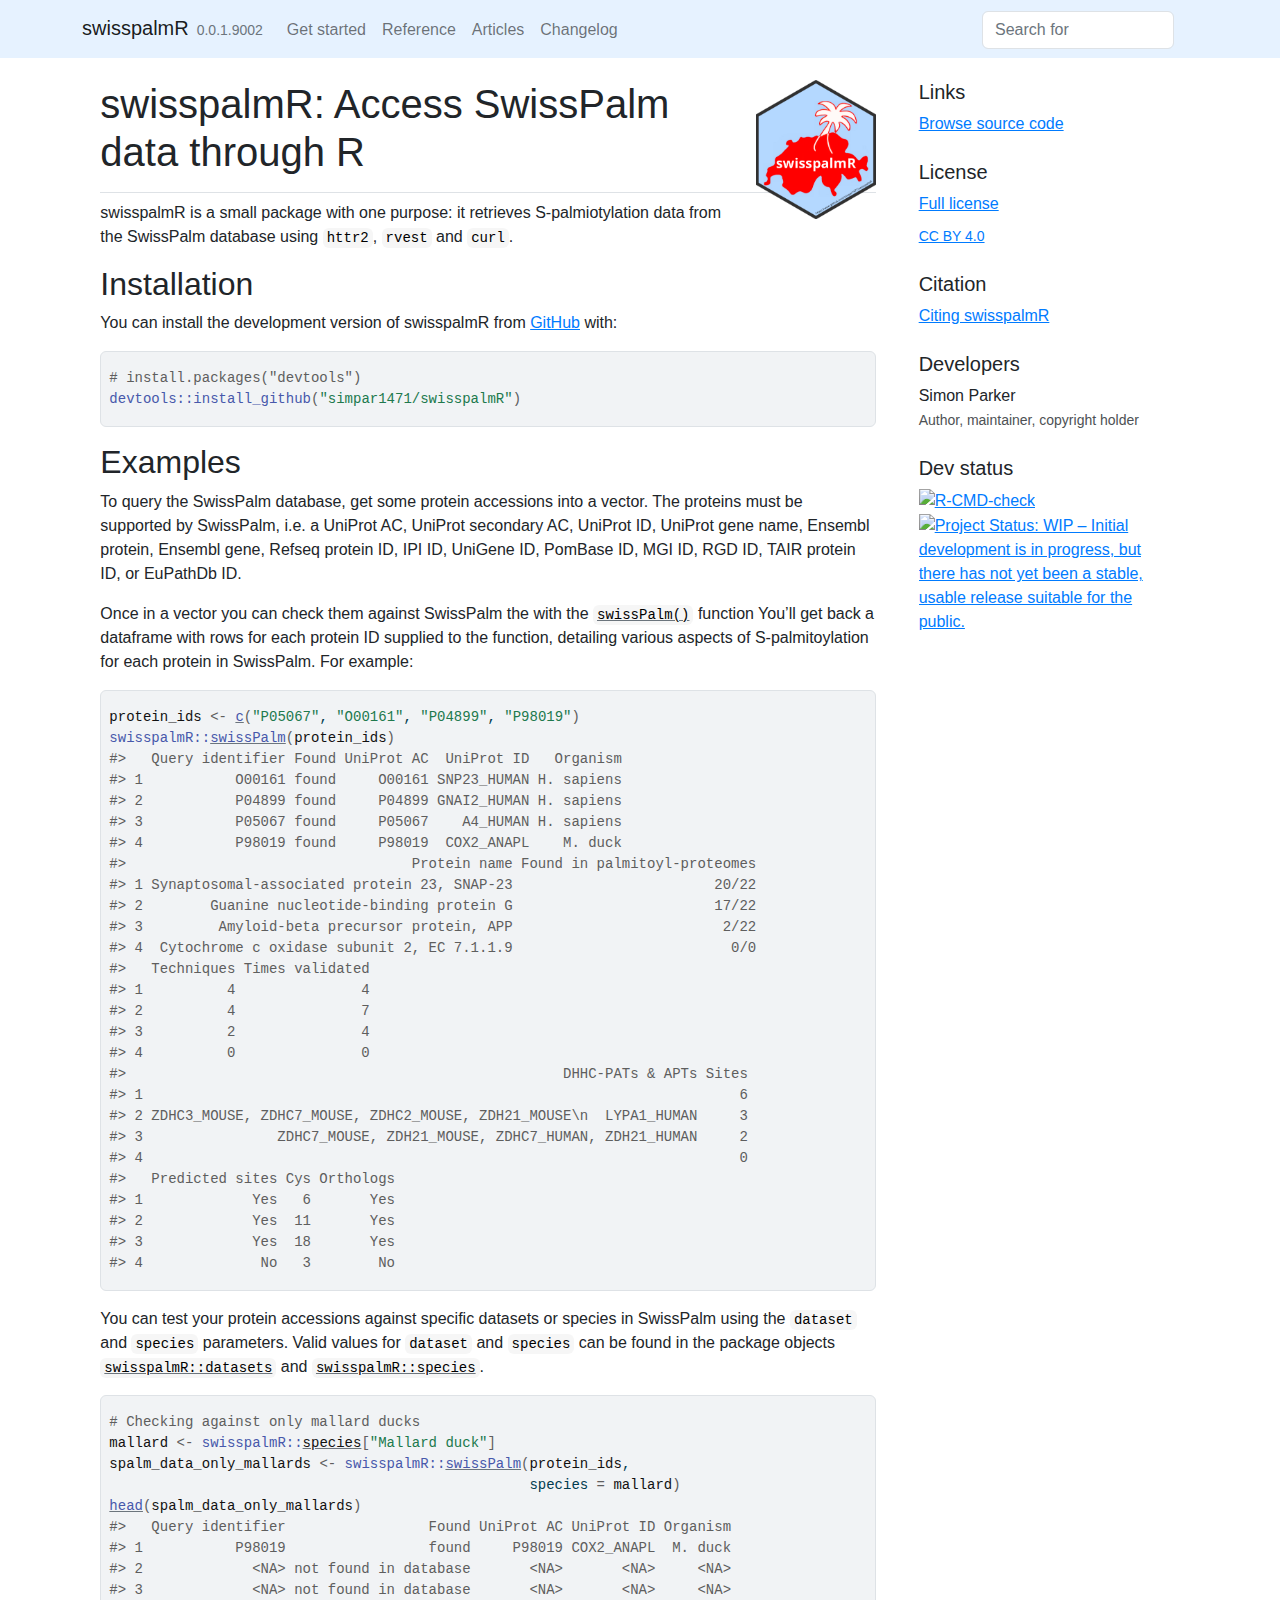
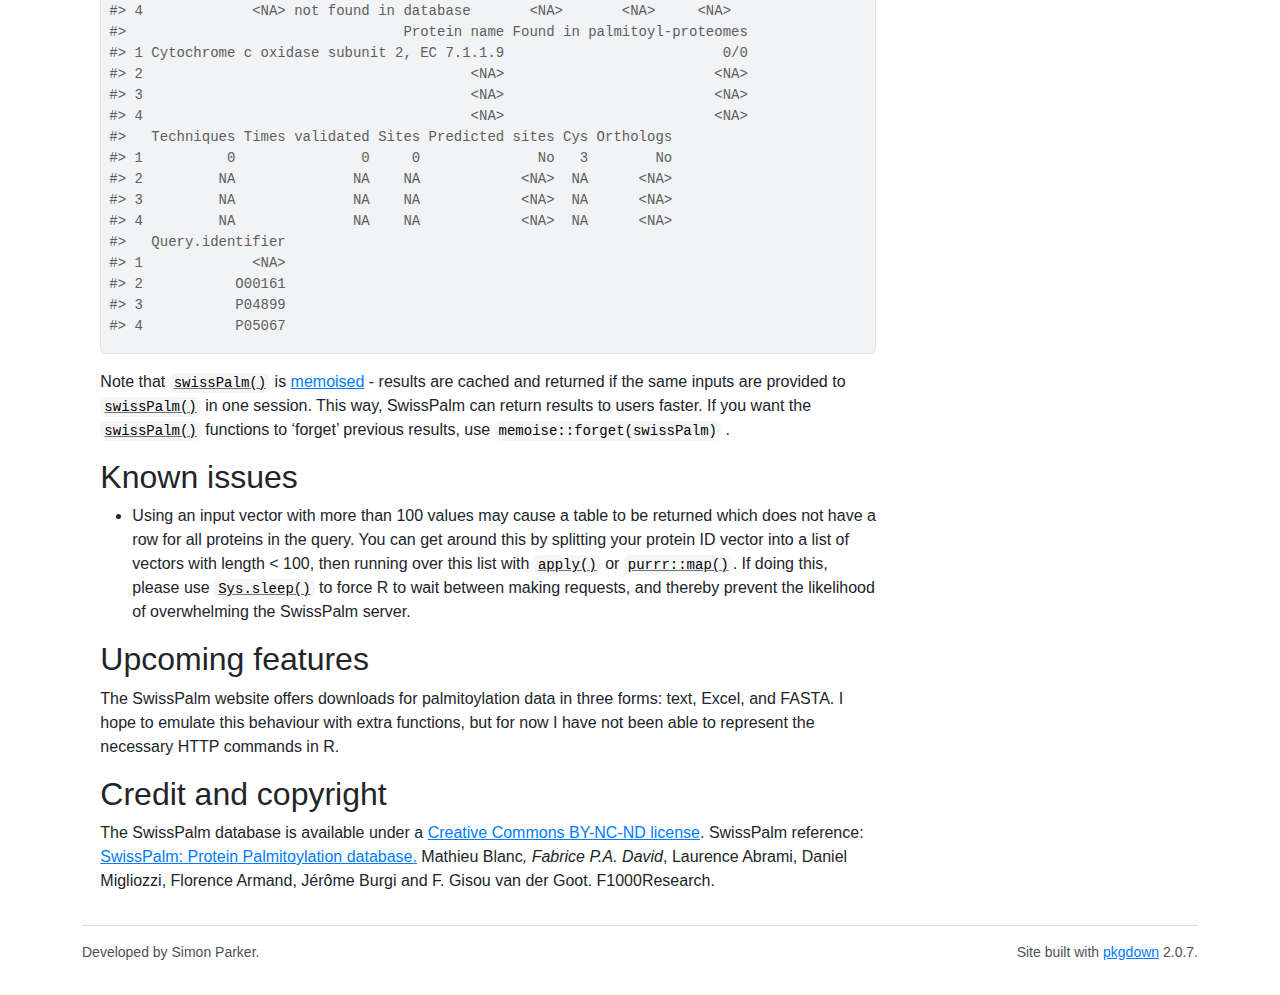
==== index.html @ 706c1b0b "Deploying to gh-pages from @ simpar1471/swisspalmR@f2d806679b92b03a7cd1fa8f01a485e6d924a40c 🚀" ====
<!DOCTYPE html>
<!-- Generated by pkgdown: do not edit by hand --><html lang="en">
<head>
<meta http-equiv="Content-Type" content="text/html; charset=UTF-8">
<meta charset="utf-8">
<meta http-equiv="X-UA-Compatible" content="IE=edge">
<meta name="viewport" content="width=device-width, initial-scale=1, shrink-to-fit=no">
<meta name="description" content="Accesses S-palmityolation data from SwissPalm. `SwissPalm` 
    credit: Mathieu Blanc*, Fabrice P.A. David, Laurence Abrami, Daniel 
    Migliozzi, Florence Armand, Jérôme Bürgi and F. Gisou van der Goot (2015), 
    &lt;doi:10.12688/f1000research.6464.1&gt;. ">
<title>Access SwissPalm data • swisspalmR</title>
<!-- favicons --><link rel="icon" type="image/png" sizes="16x16" href="favicon-16x16.png">
<link rel="icon" type="image/png" sizes="32x32" href="favicon-32x32.png">
<link rel="apple-touch-icon" type="image/png" sizes="180x180" href="apple-touch-icon.png">
<link rel="apple-touch-icon" type="image/png" sizes="120x120" href="apple-touch-icon-120x120.png">
<link rel="apple-touch-icon" type="image/png" sizes="76x76" href="apple-touch-icon-76x76.png">
<link rel="apple-touch-icon" type="image/png" sizes="60x60" href="apple-touch-icon-60x60.png">
<script src="deps/jquery-3.6.0/jquery-3.6.0.min.js"></script><meta name="viewport" content="width=device-width, initial-scale=1, shrink-to-fit=no">
<link href="deps/bootstrap-5.2.2/bootstrap.min.css" rel="stylesheet">
<script src="deps/bootstrap-5.2.2/bootstrap.bundle.min.js"></script><!-- Font Awesome icons --><link rel="stylesheet" href="https://cdnjs.cloudflare.com/ajax/libs/font-awesome/5.12.1/css/all.min.css" integrity="sha256-mmgLkCYLUQbXn0B1SRqzHar6dCnv9oZFPEC1g1cwlkk=" crossorigin="anonymous">
<link rel="stylesheet" href="https://cdnjs.cloudflare.com/ajax/libs/font-awesome/5.12.1/css/v4-shims.min.css" integrity="sha256-wZjR52fzng1pJHwx4aV2AO3yyTOXrcDW7jBpJtTwVxw=" crossorigin="anonymous">
<!-- bootstrap-toc --><script src="https://cdn.jsdelivr.net/gh/afeld/bootstrap-toc@v1.0.1/dist/bootstrap-toc.min.js" integrity="sha256-4veVQbu7//Lk5TSmc7YV48MxtMy98e26cf5MrgZYnwo=" crossorigin="anonymous"></script><!-- headroom.js --><script src="https://cdnjs.cloudflare.com/ajax/libs/headroom/0.11.0/headroom.min.js" integrity="sha256-AsUX4SJE1+yuDu5+mAVzJbuYNPHj/WroHuZ8Ir/CkE0=" crossorigin="anonymous"></script><script src="https://cdnjs.cloudflare.com/ajax/libs/headroom/0.11.0/jQuery.headroom.min.js" integrity="sha256-ZX/yNShbjqsohH1k95liqY9Gd8uOiE1S4vZc+9KQ1K4=" crossorigin="anonymous"></script><!-- clipboard.js --><script src="https://cdnjs.cloudflare.com/ajax/libs/clipboard.js/2.0.6/clipboard.min.js" integrity="sha256-inc5kl9MA1hkeYUt+EC3BhlIgyp/2jDIyBLS6k3UxPI=" crossorigin="anonymous"></script><!-- search --><script src="https://cdnjs.cloudflare.com/ajax/libs/fuse.js/6.4.6/fuse.js" integrity="sha512-zv6Ywkjyktsohkbp9bb45V6tEMoWhzFzXis+LrMehmJZZSys19Yxf1dopHx7WzIKxr5tK2dVcYmaCk2uqdjF4A==" crossorigin="anonymous"></script><script src="https://cdnjs.cloudflare.com/ajax/libs/autocomplete.js/0.38.0/autocomplete.jquery.min.js" integrity="sha512-GU9ayf+66Xx2TmpxqJpliWbT5PiGYxpaG8rfnBEk1LL8l1KGkRShhngwdXK1UgqhAzWpZHSiYPc09/NwDQIGyg==" crossorigin="anonymous"></script><script src="https://cdnjs.cloudflare.com/ajax/libs/mark.js/8.11.1/mark.min.js" integrity="sha512-5CYOlHXGh6QpOFA/TeTylKLWfB3ftPsde7AnmhuitiTX4K5SqCLBeKro6sPS8ilsz1Q4NRx3v8Ko2IBiszzdww==" crossorigin="anonymous"></script><!-- pkgdown --><script src="pkgdown.js"></script><meta property="og:title" content="Access SwissPalm data">
<meta property="og:description" content="Accesses S-palmityolation data from SwissPalm. `SwissPalm` 
    credit: Mathieu Blanc*, Fabrice P.A. David, Laurence Abrami, Daniel 
    Migliozzi, Florence Armand, Jérôme Bürgi and F. Gisou van der Goot (2015), 
    &lt;doi:10.12688/f1000research.6464.1&gt;. ">
<meta property="og:image" content="https://simpar1471.github.io/swisspalmR/logo.png">
<!-- mathjax --><script src="https://cdnjs.cloudflare.com/ajax/libs/mathjax/2.7.5/MathJax.js" integrity="sha256-nvJJv9wWKEm88qvoQl9ekL2J+k/RWIsaSScxxlsrv8k=" crossorigin="anonymous"></script><script src="https://cdnjs.cloudflare.com/ajax/libs/mathjax/2.7.5/config/TeX-AMS-MML_HTMLorMML.js" integrity="sha256-84DKXVJXs0/F8OTMzX4UR909+jtl4G7SPypPavF+GfA=" crossorigin="anonymous"></script><!--[if lt IE 9]>
<script src="https://oss.maxcdn.com/html5shiv/3.7.3/html5shiv.min.js"></script>
<script src="https://oss.maxcdn.com/respond/1.4.2/respond.min.js"></script>
<![endif]-->
</head>
<body>
    <a href="#main" class="visually-hidden-focusable">Skip to contents</a>
    

    <nav class="navbar fixed-top navbar-light navbar-expand-lg bg-default"><div class="container">
    
    <a class="navbar-brand me-2" href="index.html">swisspalmR</a>

    <small class="nav-text text-muted me-auto" data-bs-toggle="tooltip" data-bs-placement="bottom" title="">0.0.1.9002</small>

    
    <button class="navbar-toggler" type="button" data-bs-toggle="collapse" data-bs-target="#navbar" aria-controls="navbar" aria-expanded="false" aria-label="Toggle navigation">
      <span class="navbar-toggler-icon"></span>
    </button>

    <div id="navbar" class="collapse navbar-collapse ms-3">
      <ul class="navbar-nav me-auto">
<li class="nav-item">
  <a class="nav-link" href="articles/swisspalmR.html">Get started</a>
</li>
<li class="nav-item">
  <a class="nav-link" href="reference/index.html">Reference</a>
</li>
<li class="nav-item">
  <a class="nav-link" href="articles/index.html">Articles</a>
</li>
<li class="nav-item">
  <a class="nav-link" href="news/index.html">Changelog</a>
</li>
      </ul>
<form class="form-inline my-2 my-lg-0" role="search">
        <input type="search" class="form-control me-sm-2" aria-label="Toggle navigation" name="search-input" data-search-index="search.json" id="search-input" placeholder="Search for" autocomplete="off">
</form>

      <ul class="navbar-nav">
<li class="nav-item">
  <a class="external-link nav-link" href="https://github.com/simpar1471/swisspalmR/" aria-label="github">
    <span class="fab fa fab fa-github fa-lg"></span>
     
  </a>
</li>
      </ul>
</div>

    
  </div>
</nav><div class="container template-home">
<div class="row">
  <main id="main" class="col-md-9"><div class="section level1">
<div class="page-header">
<img src="logo.png" class="logo" alt=""><h1 id="swisspalmr-access-swisspalm-data-through-r-">swisspalmR: Access SwissPalm data through R <a class="anchor" aria-label="anchor" href="#swisspalmr-access-swisspalm-data-through-r-"></a>
</h1>
</div>
<!-- badges: start -->

<!-- badges: end -->
<p>swisspalmR is a small package with one purpose: it retrieves S-palmiotylation data from the SwissPalm database using <code>httr2</code>, <code>rvest</code> and <code>curl</code>.</p>
<div class="section level2">
<h2 id="installation">Installation<a class="anchor" aria-label="anchor" href="#installation"></a>
</h2>
<p>You can install the development version of swisspalmR from <a href="https://github.com/" class="external-link">GitHub</a> with:</p>
<div class="sourceCode" id="cb1"><pre class="downlit sourceCode r">
<code class="sourceCode R"><span><span class="co"># install.packages("devtools")</span></span>
<span><span class="fu">devtools</span><span class="fu">::</span><span class="fu">install_github</span><span class="op">(</span><span class="st">"simpar1471/swisspalmR"</span><span class="op">)</span></span></code></pre></div>
</div>
<div class="section level2">
<h2 id="examples">Examples<a class="anchor" aria-label="anchor" href="#examples"></a>
</h2>
<p>To query the SwissPalm database, get some protein accessions into a vector. The proteins must be supported by SwissPalm, i.e. a UniProt AC, UniProt secondary AC, UniProt ID, UniProt gene name, Ensembl protein, Ensembl gene, Refseq protein ID, IPI ID, UniGene ID, PomBase ID, MGI ID, RGD ID, TAIR protein ID, or EuPathDb ID.</p>
<p>Once in a vector you can check them against SwissPalm the with the <code><a href="reference/swissPalm.html">swissPalm()</a></code> function You’ll get back a dataframe with rows for each protein ID supplied to the function, detailing various aspects of S-palmitoylation for each protein in SwissPalm. For example:</p>
<div class="sourceCode" id="cb2"><pre class="downlit sourceCode r">
<code class="sourceCode R"><span><span class="va">protein_ids</span> <span class="op">&lt;-</span> <span class="fu"><a href="https://rdrr.io/r/base/c.html" class="external-link">c</a></span><span class="op">(</span><span class="st">"P05067"</span>, <span class="st">"O00161"</span>, <span class="st">"P04899"</span>, <span class="st">"P98019"</span><span class="op">)</span></span>
<span><span class="fu">swisspalmR</span><span class="fu">::</span><span class="fu"><a href="reference/swissPalm.html">swissPalm</a></span><span class="op">(</span><span class="va">protein_ids</span><span class="op">)</span></span>
<span><span class="co">#&gt;   Query identifier Found UniProt AC  UniProt ID   Organism</span></span>
<span><span class="co">#&gt; 1           O00161 found     O00161 SNP23_HUMAN H. sapiens</span></span>
<span><span class="co">#&gt; 2           P04899 found     P04899 GNAI2_HUMAN H. sapiens</span></span>
<span><span class="co">#&gt; 3           P05067 found     P05067    A4_HUMAN H. sapiens</span></span>
<span><span class="co">#&gt; 4           P98019 found     P98019  COX2_ANAPL    M. duck</span></span>
<span><span class="co">#&gt;                                  Protein name Found in palmitoyl-proteomes</span></span>
<span><span class="co">#&gt; 1 Synaptosomal-associated protein 23, SNAP-23                        20/22</span></span>
<span><span class="co">#&gt; 2        Guanine nucleotide-binding protein G                        17/22</span></span>
<span><span class="co">#&gt; 3         Amyloid-beta precursor protein, APP                         2/22</span></span>
<span><span class="co">#&gt; 4  Cytochrome c oxidase subunit 2, EC 7.1.1.9                          0/0</span></span>
<span><span class="co">#&gt;   Techniques Times validated</span></span>
<span><span class="co">#&gt; 1          4               4</span></span>
<span><span class="co">#&gt; 2          4               7</span></span>
<span><span class="co">#&gt; 3          2               4</span></span>
<span><span class="co">#&gt; 4          0               0</span></span>
<span><span class="co">#&gt;                                                    DHHC-PATs &amp; APTs Sites</span></span>
<span><span class="co">#&gt; 1                                                                       6</span></span>
<span><span class="co">#&gt; 2 ZDHC3_MOUSE, ZDHC7_MOUSE, ZDHC2_MOUSE, ZDH21_MOUSE\n  LYPA1_HUMAN     3</span></span>
<span><span class="co">#&gt; 3                ZDHC7_MOUSE, ZDH21_MOUSE, ZDHC7_HUMAN, ZDH21_HUMAN     2</span></span>
<span><span class="co">#&gt; 4                                                                       0</span></span>
<span><span class="co">#&gt;   Predicted sites Cys Orthologs</span></span>
<span><span class="co">#&gt; 1             Yes   6       Yes</span></span>
<span><span class="co">#&gt; 2             Yes  11       Yes</span></span>
<span><span class="co">#&gt; 3             Yes  18       Yes</span></span>
<span><span class="co">#&gt; 4              No   3        No</span></span></code></pre></div>
<p>You can test your protein accessions against specific datasets or species in SwissPalm using the <code>dataset</code> and <code>species</code> parameters. Valid values for <code>dataset</code> and <code>species</code> can be found in the package objects <code><a href="reference/datasets.html">swisspalmR::datasets</a></code> and <code><a href="reference/species.html">swisspalmR::species</a></code>.</p>
<div class="sourceCode" id="cb3"><pre class="downlit sourceCode r">
<code class="sourceCode R"><span><span class="co"># Checking against only mallard ducks</span></span>
<span><span class="va">mallard</span> <span class="op">&lt;-</span> <span class="fu">swisspalmR</span><span class="fu">::</span><span class="va"><a href="reference/species.html">species</a></span><span class="op">[</span><span class="st">"Mallard duck"</span><span class="op">]</span></span>
<span><span class="va">spalm_data_only_mallards</span> <span class="op">&lt;-</span> <span class="fu">swisspalmR</span><span class="fu">::</span><span class="fu"><a href="reference/swissPalm.html">swissPalm</a></span><span class="op">(</span><span class="va">protein_ids</span>, </span>
<span>                                                  species <span class="op">=</span> <span class="va">mallard</span><span class="op">)</span></span>
<span><span class="fu"><a href="https://rdrr.io/r/utils/head.html" class="external-link">head</a></span><span class="op">(</span><span class="va">spalm_data_only_mallards</span><span class="op">)</span></span>
<span><span class="co">#&gt;   Query identifier                 Found UniProt AC UniProt ID Organism</span></span>
<span><span class="co">#&gt; 1           P98019                 found     P98019 COX2_ANAPL  M. duck</span></span>
<span><span class="co">#&gt; 2             &lt;NA&gt; not found in database       &lt;NA&gt;       &lt;NA&gt;     &lt;NA&gt;</span></span>
<span><span class="co">#&gt; 3             &lt;NA&gt; not found in database       &lt;NA&gt;       &lt;NA&gt;     &lt;NA&gt;</span></span>
<span><span class="co">#&gt; 4             &lt;NA&gt; not found in database       &lt;NA&gt;       &lt;NA&gt;     &lt;NA&gt;</span></span>
<span><span class="co">#&gt;                                 Protein name Found in palmitoyl-proteomes</span></span>
<span><span class="co">#&gt; 1 Cytochrome c oxidase subunit 2, EC 7.1.1.9                          0/0</span></span>
<span><span class="co">#&gt; 2                                       &lt;NA&gt;                         &lt;NA&gt;</span></span>
<span><span class="co">#&gt; 3                                       &lt;NA&gt;                         &lt;NA&gt;</span></span>
<span><span class="co">#&gt; 4                                       &lt;NA&gt;                         &lt;NA&gt;</span></span>
<span><span class="co">#&gt;   Techniques Times validated Sites Predicted sites Cys Orthologs</span></span>
<span><span class="co">#&gt; 1          0               0     0              No   3        No</span></span>
<span><span class="co">#&gt; 2         NA              NA    NA            &lt;NA&gt;  NA      &lt;NA&gt;</span></span>
<span><span class="co">#&gt; 3         NA              NA    NA            &lt;NA&gt;  NA      &lt;NA&gt;</span></span>
<span><span class="co">#&gt; 4         NA              NA    NA            &lt;NA&gt;  NA      &lt;NA&gt;</span></span>
<span><span class="co">#&gt;   Query.identifier</span></span>
<span><span class="co">#&gt; 1             &lt;NA&gt;</span></span>
<span><span class="co">#&gt; 2           O00161</span></span>
<span><span class="co">#&gt; 3           P04899</span></span>
<span><span class="co">#&gt; 4           P05067</span></span></code></pre></div>
<p>Note that <code><a href="reference/swissPalm.html">swissPalm()</a></code> is <a href="https://memoise.r-lib.org/index.html" class="external-link">memoised</a> - results are cached and returned if the same inputs are provided to <code><a href="reference/swissPalm.html">swissPalm()</a></code> in one session. This way, SwissPalm can return results to users faster. If you want the <code><a href="reference/swissPalm.html">swissPalm()</a></code> functions to ‘forget’ previous results, use <code>memoise::forget(swissPalm)</code> .</p>
</div>
<div class="section level2">
<h2 id="known-issues">Known issues<a class="anchor" aria-label="anchor" href="#known-issues"></a>
</h2>
<ul>
<li>Using an input vector with more than 100 values may cause a table to be returned which does not have a row for all proteins in the query. You can get around this by splitting your protein ID vector into a list of vectors with length &lt; 100, then running over this list with <code><a href="https://rdrr.io/r/base/apply.html" class="external-link">apply()</a></code> or <code><a href="https://purrr.tidyverse.org/reference/map.html" class="external-link">purrr::map()</a></code>. If doing this, please use <code><a href="https://rdrr.io/r/base/Sys.sleep.html" class="external-link">Sys.sleep()</a></code> to force R to wait between making requests, and thereby prevent the likelihood of overwhelming the SwissPalm server.</li>
</ul>
</div>
<div class="section level2">
<h2 id="upcoming-features">Upcoming features<a class="anchor" aria-label="anchor" href="#upcoming-features"></a>
</h2>
<p>The SwissPalm website offers downloads for palmitoylation data in three forms: text, Excel, and FASTA. I hope to emulate this behaviour with extra functions, but for now I have not been able to represent the necessary HTTP commands in R.</p>
</div>
<div class="section level2">
<h2 id="credit-and-copyright">Credit and copyright<a class="anchor" aria-label="anchor" href="#credit-and-copyright"></a>
</h2>
<p>The SwissPalm database is available under a <a href="https://creativecommons.org/licenses/by-nc-nd/4.0/" class="external-link">Creative Commons BY-NC-ND license</a>. SwissPalm reference: <a href="http://f1000research.com/articles/4-261/v1" class="external-link">SwissPalm: Protein Palmitoylation database.</a> Mathieu Blanc<em>, Fabrice P.A. David</em>, Laurence Abrami, Daniel Migliozzi, Florence Armand, Jérôme Burgi and F. Gisou van der Goot. F1000Research.</p>
</div>
</div>
  </main><aside class="col-md-3"><div class="links">
<h2 data-toc-skip>Links</h2>
<ul class="list-unstyled">
<li><a href="https://github.com/simpar1471/swisspalmR/" class="external-link">Browse source code</a></li>
</ul>
</div>

<div class="license">
<h2 data-toc-skip>License</h2>
<ul class="list-unstyled">
<li><a href="LICENSE.html">Full license</a></li>
<li><small><a href="https://creativecommons.org/licenses/by/4.0" class="external-link">CC BY 4.0</a></small></li>
</ul>
</div>


<div class="citation">
<h2 data-toc-skip>Citation</h2>
<ul class="list-unstyled">
<li><a href="authors.html#citation">Citing swisspalmR</a></li>
</ul>
</div>

<div class="developers">
<h2 data-toc-skip>Developers</h2>
<ul class="list-unstyled">
<li>Simon Parker <br><small class="roles"> Author, maintainer, copyright holder </small> <a href="https://orcid.org/0009-0003-8214-4496" target="orcid.widget" aria-label="ORCID" class="external-link"><span class="fab fa-orcid orcid" aria-hidden="true"></span></a> </li>
</ul>
</div>

<div class="dev-status">
<h2 data-toc-skip>Dev status</h2>
<ul class="list-unstyled">
<li><a href="https://github.com/simpar1471/swisspalmTemp/actions/workflows/R-CMD-check.yaml" class="external-link"><img src="https://github.com/simpar1471/swisspalmTemp/actions/workflows/R-CMD-check.yaml/badge.svg" alt="R-CMD-check"></a></li>
<li><a href="https://www.repostatus.org/#wip" class="external-link"><img src="https://www.repostatus.org/badges/latest/wip.svg" alt="Project Status: WIP – Initial development is in progress, but there has not yet been a stable, usable release suitable for the public."></a></li>
</ul>
</div>

  </aside>
</div>


    <footer><div class="pkgdown-footer-left">
  <p></p>
<p>Developed by Simon Parker.</p>
</div>

<div class="pkgdown-footer-right">
  <p></p>
<p>Site built with <a href="https://pkgdown.r-lib.org/" class="external-link">pkgdown</a> 2.0.7.</p>
</div>

    </footer>
</div>

  

  

  </body>
</html>
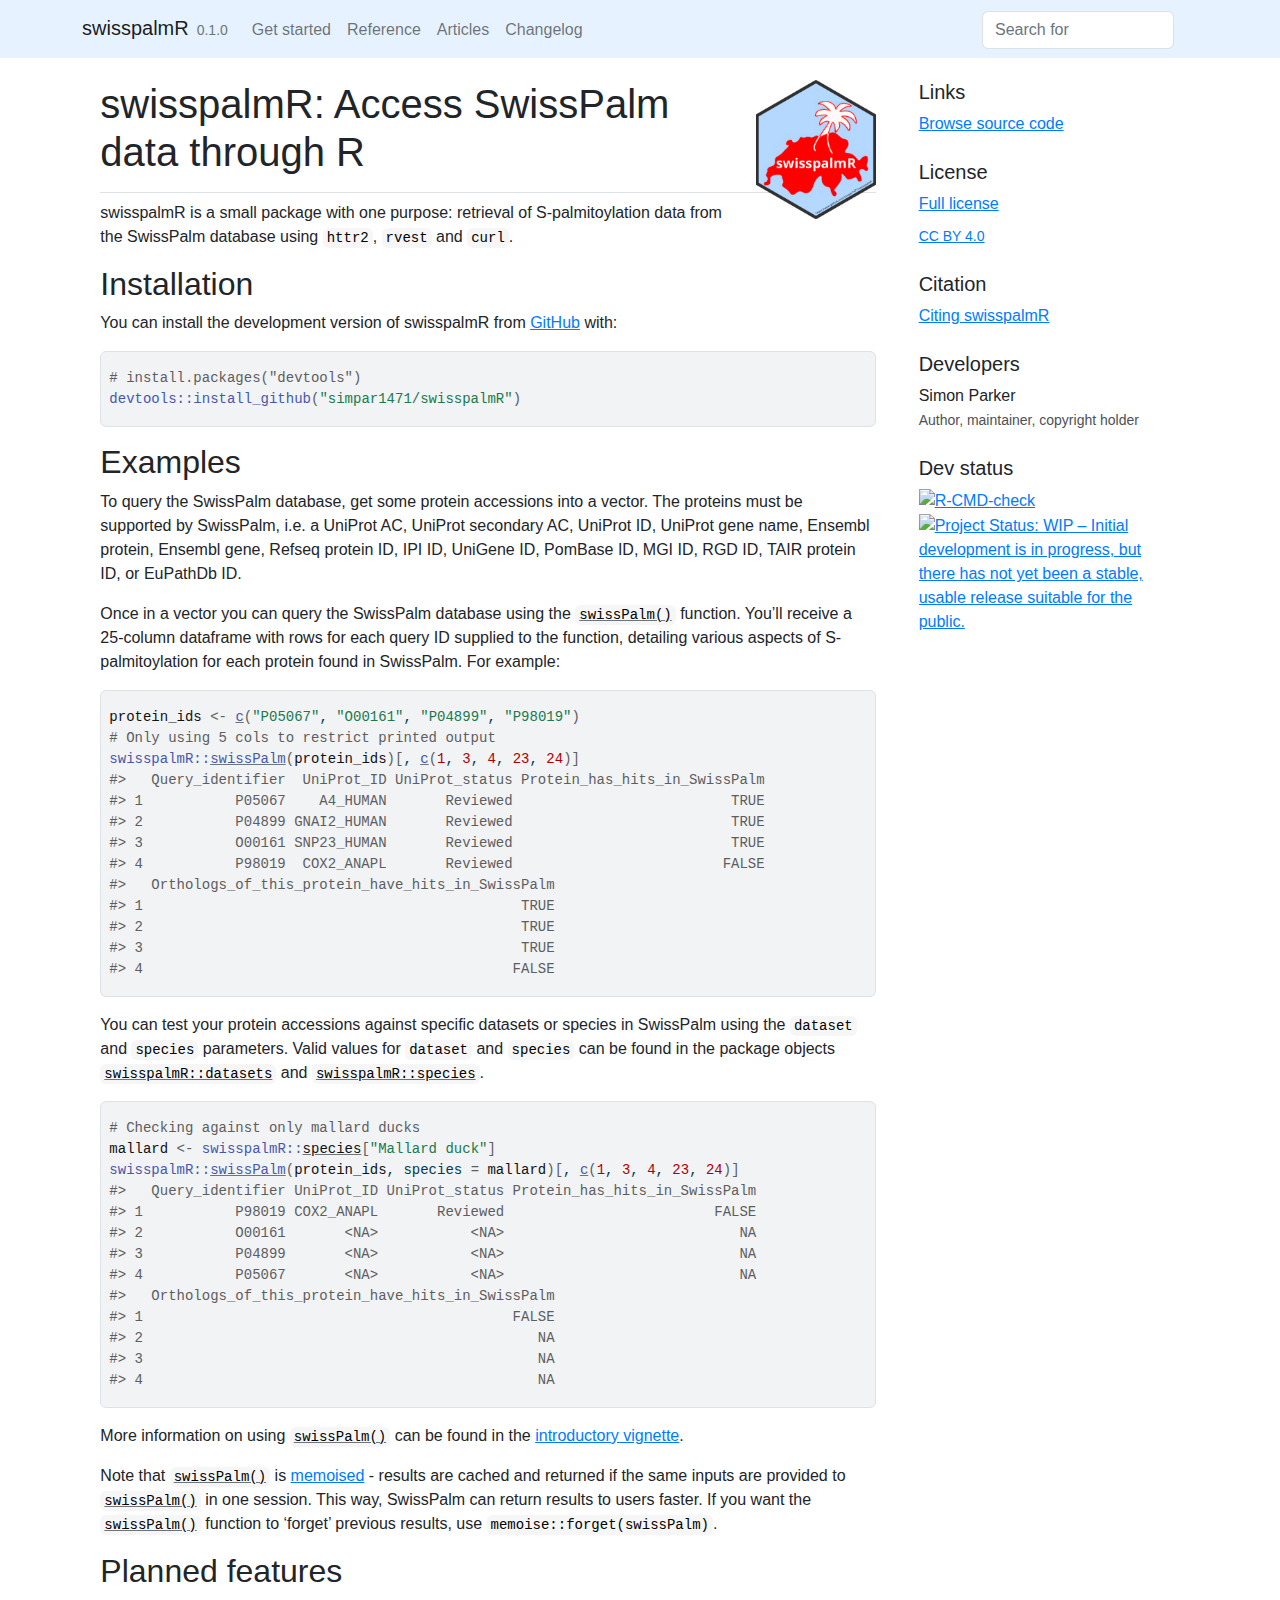
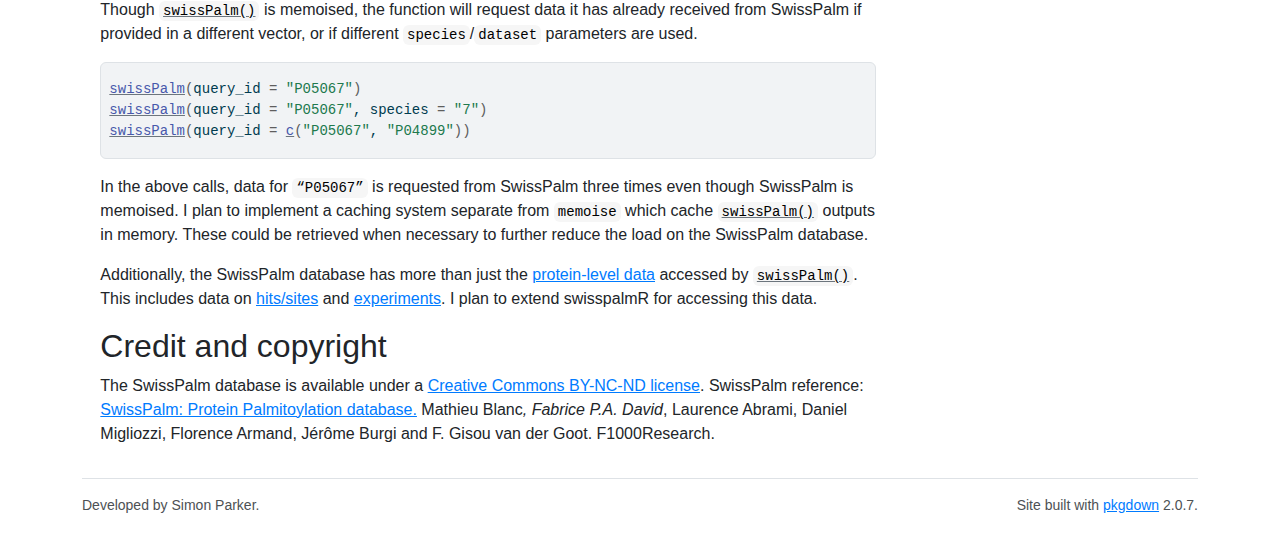
==== commit 8da5c281: "Deploying to gh-pages from @ simpar1471/swisspalmR@a2dae96d631274712346d878b560370022cd4208 🚀" ====
--- a/index.html
+++ b/index.html
@@ -5,7 +5,7 @@
 <meta charset="utf-8">
 <meta http-equiv="X-UA-Compatible" content="IE=edge">
 <meta name="viewport" content="width=device-width, initial-scale=1, shrink-to-fit=no">
-<meta name="description" content="Accesses S-palmityolation data from SwissPalm. `SwissPalm` 
+<meta name="description" content="Access S-palmityolation data from SwissPalm. `SwissPalm`
     credit: Mathieu Blanc*, Fabrice P.A. David, Laurence Abrami, Daniel 
     Migliozzi, Florence Armand, Jérôme Bürgi and F. Gisou van der Goot (2015), 
     &lt;doi:10.12688/f1000research.6464.1&gt;. ">
@@ -21,7 +21,7 @@
 <script src="deps/bootstrap-5.2.2/bootstrap.bundle.min.js"></script><!-- Font Awesome icons --><link rel="stylesheet" href="https://cdnjs.cloudflare.com/ajax/libs/font-awesome/5.12.1/css/all.min.css" integrity="sha256-mmgLkCYLUQbXn0B1SRqzHar6dCnv9oZFPEC1g1cwlkk=" crossorigin="anonymous">
 <link rel="stylesheet" href="https://cdnjs.cloudflare.com/ajax/libs/font-awesome/5.12.1/css/v4-shims.min.css" integrity="sha256-wZjR52fzng1pJHwx4aV2AO3yyTOXrcDW7jBpJtTwVxw=" crossorigin="anonymous">
 <!-- bootstrap-toc --><script src="https://cdn.jsdelivr.net/gh/afeld/bootstrap-toc@v1.0.1/dist/bootstrap-toc.min.js" integrity="sha256-4veVQbu7//Lk5TSmc7YV48MxtMy98e26cf5MrgZYnwo=" crossorigin="anonymous"></script><!-- headroom.js --><script src="https://cdnjs.cloudflare.com/ajax/libs/headroom/0.11.0/headroom.min.js" integrity="sha256-AsUX4SJE1+yuDu5+mAVzJbuYNPHj/WroHuZ8Ir/CkE0=" crossorigin="anonymous"></script><script src="https://cdnjs.cloudflare.com/ajax/libs/headroom/0.11.0/jQuery.headroom.min.js" integrity="sha256-ZX/yNShbjqsohH1k95liqY9Gd8uOiE1S4vZc+9KQ1K4=" crossorigin="anonymous"></script><!-- clipboard.js --><script src="https://cdnjs.cloudflare.com/ajax/libs/clipboard.js/2.0.6/clipboard.min.js" integrity="sha256-inc5kl9MA1hkeYUt+EC3BhlIgyp/2jDIyBLS6k3UxPI=" crossorigin="anonymous"></script><!-- search --><script src="https://cdnjs.cloudflare.com/ajax/libs/fuse.js/6.4.6/fuse.js" integrity="sha512-zv6Ywkjyktsohkbp9bb45V6tEMoWhzFzXis+LrMehmJZZSys19Yxf1dopHx7WzIKxr5tK2dVcYmaCk2uqdjF4A==" crossorigin="anonymous"></script><script src="https://cdnjs.cloudflare.com/ajax/libs/autocomplete.js/0.38.0/autocomplete.jquery.min.js" integrity="sha512-GU9ayf+66Xx2TmpxqJpliWbT5PiGYxpaG8rfnBEk1LL8l1KGkRShhngwdXK1UgqhAzWpZHSiYPc09/NwDQIGyg==" crossorigin="anonymous"></script><script src="https://cdnjs.cloudflare.com/ajax/libs/mark.js/8.11.1/mark.min.js" integrity="sha512-5CYOlHXGh6QpOFA/TeTylKLWfB3ftPsde7AnmhuitiTX4K5SqCLBeKro6sPS8ilsz1Q4NRx3v8Ko2IBiszzdww==" crossorigin="anonymous"></script><!-- pkgdown --><script src="pkgdown.js"></script><meta property="og:title" content="Access SwissPalm data">
-<meta property="og:description" content="Accesses S-palmityolation data from SwissPalm. `SwissPalm` 
+<meta property="og:description" content="Access S-palmityolation data from SwissPalm. `SwissPalm`
     credit: Mathieu Blanc*, Fabrice P.A. David, Laurence Abrami, Daniel 
     Migliozzi, Florence Armand, Jérôme Bürgi and F. Gisou van der Goot (2015), 
     &lt;doi:10.12688/f1000research.6464.1&gt;. ">
@@ -39,7 +39,7 @@
     
     <a class="navbar-brand me-2" href="index.html">swisspalmR</a>
 
-    <small class="nav-text text-muted me-auto" data-bs-toggle="tooltip" data-bs-placement="bottom" title="">0.0.1.9002</small>
+    <small class="nav-text text-muted me-auto" data-bs-toggle="tooltip" data-bs-placement="bottom" title="">0.1.0</small>
 
     
     <button class="navbar-toggler" type="button" data-bs-toggle="collapse" data-bs-target="#navbar" aria-controls="navbar" aria-expanded="false" aria-label="Toggle navigation">
@@ -87,7 +87,7 @@
 <!-- badges: start -->
 
 <!-- badges: end -->
-<p>swisspalmR is a small package with one purpose: it retrieves S-palmiotylation data from the SwissPalm database using <code>httr2</code>, <code>rvest</code> and <code>curl</code>.</p>
+<p>swisspalmR is a small package with one purpose: retrieval of S-palmitoylation data from the SwissPalm database using <code>httr2</code>, <code>rvest</code> and <code>curl</code>.</p>
 <div class="section level2">
 <h2 id="installation">Installation<a class="anchor" aria-label="anchor" href="#installation"></a>
 </h2>
@@ -100,75 +100,49 @@
 <h2 id="examples">Examples<a class="anchor" aria-label="anchor" href="#examples"></a>
 </h2>
 <p>To query the SwissPalm database, get some protein accessions into a vector. The proteins must be supported by SwissPalm, i.e. a UniProt AC, UniProt secondary AC, UniProt ID, UniProt gene name, Ensembl protein, Ensembl gene, Refseq protein ID, IPI ID, UniGene ID, PomBase ID, MGI ID, RGD ID, TAIR protein ID, or EuPathDb ID.</p>
-<p>Once in a vector you can check them against SwissPalm the with the <code><a href="reference/swissPalm.html">swissPalm()</a></code> function You’ll get back a dataframe with rows for each protein ID supplied to the function, detailing various aspects of S-palmitoylation for each protein in SwissPalm. For example:</p>
+<p>Once in a vector you can query the SwissPalm database using the <code><a href="reference/swissPalm.html">swissPalm()</a></code> function. You’ll receive a 25-column dataframe with rows for each query ID supplied to the function, detailing various aspects of S-palmitoylation for each protein found in SwissPalm. For example:</p>
 <div class="sourceCode" id="cb2"><pre class="downlit sourceCode r">
 <code class="sourceCode R"><span><span class="va">protein_ids</span> <span class="op">&lt;-</span> <span class="fu"><a href="https://rdrr.io/r/base/c.html" class="external-link">c</a></span><span class="op">(</span><span class="st">"P05067"</span>, <span class="st">"O00161"</span>, <span class="st">"P04899"</span>, <span class="st">"P98019"</span><span class="op">)</span></span>
-<span><span class="fu">swisspalmR</span><span class="fu">::</span><span class="fu"><a href="reference/swissPalm.html">swissPalm</a></span><span class="op">(</span><span class="va">protein_ids</span><span class="op">)</span></span>
-<span><span class="co">#&gt;   Query identifier Found UniProt AC  UniProt ID   Organism</span></span>
-<span><span class="co">#&gt; 1           O00161 found     O00161 SNP23_HUMAN H. sapiens</span></span>
-<span><span class="co">#&gt; 2           P04899 found     P04899 GNAI2_HUMAN H. sapiens</span></span>
-<span><span class="co">#&gt; 3           P05067 found     P05067    A4_HUMAN H. sapiens</span></span>
-<span><span class="co">#&gt; 4           P98019 found     P98019  COX2_ANAPL    M. duck</span></span>
-<span><span class="co">#&gt;                                  Protein name Found in palmitoyl-proteomes</span></span>
-<span><span class="co">#&gt; 1 Synaptosomal-associated protein 23, SNAP-23                        20/22</span></span>
-<span><span class="co">#&gt; 2        Guanine nucleotide-binding protein G                        17/22</span></span>
-<span><span class="co">#&gt; 3         Amyloid-beta precursor protein, APP                         2/22</span></span>
-<span><span class="co">#&gt; 4  Cytochrome c oxidase subunit 2, EC 7.1.1.9                          0/0</span></span>
-<span><span class="co">#&gt;   Techniques Times validated</span></span>
-<span><span class="co">#&gt; 1          4               4</span></span>
-<span><span class="co">#&gt; 2          4               7</span></span>
-<span><span class="co">#&gt; 3          2               4</span></span>
-<span><span class="co">#&gt; 4          0               0</span></span>
-<span><span class="co">#&gt;                                                    DHHC-PATs &amp; APTs Sites</span></span>
-<span><span class="co">#&gt; 1                                                                       6</span></span>
-<span><span class="co">#&gt; 2 ZDHC3_MOUSE, ZDHC7_MOUSE, ZDHC2_MOUSE, ZDH21_MOUSE\n  LYPA1_HUMAN     3</span></span>
-<span><span class="co">#&gt; 3                ZDHC7_MOUSE, ZDH21_MOUSE, ZDHC7_HUMAN, ZDH21_HUMAN     2</span></span>
-<span><span class="co">#&gt; 4                                                                       0</span></span>
-<span><span class="co">#&gt;   Predicted sites Cys Orthologs</span></span>
-<span><span class="co">#&gt; 1             Yes   6       Yes</span></span>
-<span><span class="co">#&gt; 2             Yes  11       Yes</span></span>
-<span><span class="co">#&gt; 3             Yes  18       Yes</span></span>
-<span><span class="co">#&gt; 4              No   3        No</span></span></code></pre></div>
+<span><span class="co"># Only using 5 cols to restrict printed output</span></span>
+<span><span class="fu">swisspalmR</span><span class="fu">::</span><span class="fu"><a href="reference/swissPalm.html">swissPalm</a></span><span class="op">(</span><span class="va">protein_ids</span><span class="op">)</span><span class="op">[</span>, <span class="fu"><a href="https://rdrr.io/r/base/c.html" class="external-link">c</a></span><span class="op">(</span><span class="fl">1</span>, <span class="fl">3</span>, <span class="fl">4</span>, <span class="fl">23</span>, <span class="fl">24</span><span class="op">)</span><span class="op">]</span></span>
+<span><span class="co">#&gt;   Query_identifier  UniProt_ID UniProt_status Protein_has_hits_in_SwissPalm</span></span>
+<span><span class="co">#&gt; 1           P05067    A4_HUMAN       Reviewed                          TRUE</span></span>
+<span><span class="co">#&gt; 2           P04899 GNAI2_HUMAN       Reviewed                          TRUE</span></span>
+<span><span class="co">#&gt; 3           O00161 SNP23_HUMAN       Reviewed                          TRUE</span></span>
+<span><span class="co">#&gt; 4           P98019  COX2_ANAPL       Reviewed                         FALSE</span></span>
+<span><span class="co">#&gt;   Orthologs_of_this_protein_have_hits_in_SwissPalm</span></span>
+<span><span class="co">#&gt; 1                                             TRUE</span></span>
+<span><span class="co">#&gt; 2                                             TRUE</span></span>
+<span><span class="co">#&gt; 3                                             TRUE</span></span>
+<span><span class="co">#&gt; 4                                            FALSE</span></span></code></pre></div>
 <p>You can test your protein accessions against specific datasets or species in SwissPalm using the <code>dataset</code> and <code>species</code> parameters. Valid values for <code>dataset</code> and <code>species</code> can be found in the package objects <code><a href="reference/datasets.html">swisspalmR::datasets</a></code> and <code><a href="reference/species.html">swisspalmR::species</a></code>.</p>
 <div class="sourceCode" id="cb3"><pre class="downlit sourceCode r">
 <code class="sourceCode R"><span><span class="co"># Checking against only mallard ducks</span></span>
 <span><span class="va">mallard</span> <span class="op">&lt;-</span> <span class="fu">swisspalmR</span><span class="fu">::</span><span class="va"><a href="reference/species.html">species</a></span><span class="op">[</span><span class="st">"Mallard duck"</span><span class="op">]</span></span>
-<span><span class="va">spalm_data_only_mallards</span> <span class="op">&lt;-</span> <span class="fu">swisspalmR</span><span class="fu">::</span><span class="fu"><a href="reference/swissPalm.html">swissPalm</a></span><span class="op">(</span><span class="va">protein_ids</span>, </span>
-<span>                                                  species <span class="op">=</span> <span class="va">mallard</span><span class="op">)</span></span>
-<span><span class="fu"><a href="https://rdrr.io/r/utils/head.html" class="external-link">head</a></span><span class="op">(</span><span class="va">spalm_data_only_mallards</span><span class="op">)</span></span>
-<span><span class="co">#&gt;   Query identifier                 Found UniProt AC UniProt ID Organism</span></span>
-<span><span class="co">#&gt; 1           P98019                 found     P98019 COX2_ANAPL  M. duck</span></span>
-<span><span class="co">#&gt; 2             &lt;NA&gt; not found in database       &lt;NA&gt;       &lt;NA&gt;     &lt;NA&gt;</span></span>
-<span><span class="co">#&gt; 3             &lt;NA&gt; not found in database       &lt;NA&gt;       &lt;NA&gt;     &lt;NA&gt;</span></span>
-<span><span class="co">#&gt; 4             &lt;NA&gt; not found in database       &lt;NA&gt;       &lt;NA&gt;     &lt;NA&gt;</span></span>
-<span><span class="co">#&gt;                                 Protein name Found in palmitoyl-proteomes</span></span>
-<span><span class="co">#&gt; 1 Cytochrome c oxidase subunit 2, EC 7.1.1.9                          0/0</span></span>
-<span><span class="co">#&gt; 2                                       &lt;NA&gt;                         &lt;NA&gt;</span></span>
-<span><span class="co">#&gt; 3                                       &lt;NA&gt;                         &lt;NA&gt;</span></span>
-<span><span class="co">#&gt; 4                                       &lt;NA&gt;                         &lt;NA&gt;</span></span>
-<span><span class="co">#&gt;   Techniques Times validated Sites Predicted sites Cys Orthologs</span></span>
-<span><span class="co">#&gt; 1          0               0     0              No   3        No</span></span>
-<span><span class="co">#&gt; 2         NA              NA    NA            &lt;NA&gt;  NA      &lt;NA&gt;</span></span>
-<span><span class="co">#&gt; 3         NA              NA    NA            &lt;NA&gt;  NA      &lt;NA&gt;</span></span>
-<span><span class="co">#&gt; 4         NA              NA    NA            &lt;NA&gt;  NA      &lt;NA&gt;</span></span>
-<span><span class="co">#&gt;   Query.identifier</span></span>
-<span><span class="co">#&gt; 1             &lt;NA&gt;</span></span>
-<span><span class="co">#&gt; 2           O00161</span></span>
-<span><span class="co">#&gt; 3           P04899</span></span>
-<span><span class="co">#&gt; 4           P05067</span></span></code></pre></div>
-<p>Note that <code><a href="reference/swissPalm.html">swissPalm()</a></code> is <a href="https://memoise.r-lib.org/index.html" class="external-link">memoised</a> - results are cached and returned if the same inputs are provided to <code><a href="reference/swissPalm.html">swissPalm()</a></code> in one session. This way, SwissPalm can return results to users faster. If you want the <code><a href="reference/swissPalm.html">swissPalm()</a></code> functions to ‘forget’ previous results, use <code>memoise::forget(swissPalm)</code> .</p>
-</div>
-<div class="section level2">
-<h2 id="known-issues">Known issues<a class="anchor" aria-label="anchor" href="#known-issues"></a>
-</h2>
-<ul>
-<li>Using an input vector with more than 100 values may cause a table to be returned which does not have a row for all proteins in the query. You can get around this by splitting your protein ID vector into a list of vectors with length &lt; 100, then running over this list with <code><a href="https://rdrr.io/r/base/apply.html" class="external-link">apply()</a></code> or <code><a href="https://purrr.tidyverse.org/reference/map.html" class="external-link">purrr::map()</a></code>. If doing this, please use <code><a href="https://rdrr.io/r/base/Sys.sleep.html" class="external-link">Sys.sleep()</a></code> to force R to wait between making requests, and thereby prevent the likelihood of overwhelming the SwissPalm server.</li>
-</ul>
-</div>
-<div class="section level2">
-<h2 id="upcoming-features">Upcoming features<a class="anchor" aria-label="anchor" href="#upcoming-features"></a>
-</h2>
-<p>The SwissPalm website offers downloads for palmitoylation data in three forms: text, Excel, and FASTA. I hope to emulate this behaviour with extra functions, but for now I have not been able to represent the necessary HTTP commands in R.</p>
+<span><span class="fu">swisspalmR</span><span class="fu">::</span><span class="fu"><a href="reference/swissPalm.html">swissPalm</a></span><span class="op">(</span><span class="va">protein_ids</span>, species <span class="op">=</span> <span class="va">mallard</span><span class="op">)</span><span class="op">[</span>, <span class="fu"><a href="https://rdrr.io/r/base/c.html" class="external-link">c</a></span><span class="op">(</span><span class="fl">1</span>, <span class="fl">3</span>, <span class="fl">4</span>, <span class="fl">23</span>, <span class="fl">24</span><span class="op">)</span><span class="op">]</span></span>
+<span><span class="co">#&gt;   Query_identifier UniProt_ID UniProt_status Protein_has_hits_in_SwissPalm</span></span>
+<span><span class="co">#&gt; 1           P98019 COX2_ANAPL       Reviewed                         FALSE</span></span>
+<span><span class="co">#&gt; 2           O00161       &lt;NA&gt;           &lt;NA&gt;                            NA</span></span>
+<span><span class="co">#&gt; 3           P04899       &lt;NA&gt;           &lt;NA&gt;                            NA</span></span>
+<span><span class="co">#&gt; 4           P05067       &lt;NA&gt;           &lt;NA&gt;                            NA</span></span>
+<span><span class="co">#&gt;   Orthologs_of_this_protein_have_hits_in_SwissPalm</span></span>
+<span><span class="co">#&gt; 1                                            FALSE</span></span>
+<span><span class="co">#&gt; 2                                               NA</span></span>
+<span><span class="co">#&gt; 3                                               NA</span></span>
+<span><span class="co">#&gt; 4                                               NA</span></span></code></pre></div>
+<p>More information on using <code><a href="reference/swissPalm.html">swissPalm()</a></code> can be found in the <a href="https://simpar1471.github.io/swisspalmR/articles/swisspalmR.html">introductory vignette</a>.</p>
+<p>Note that <code><a href="reference/swissPalm.html">swissPalm()</a></code> is <a href="https://memoise.r-lib.org/index.html" class="external-link">memoised</a> - results are cached and returned if the same inputs are provided to <code><a href="reference/swissPalm.html">swissPalm()</a></code> in one session. This way, SwissPalm can return results to users faster. If you want the <code><a href="reference/swissPalm.html">swissPalm()</a></code> function to ‘forget’ previous results, use <code>memoise::forget(swissPalm)</code>.</p>
+</div>
+<div class="section level2">
+<h2 id="planned-features">Planned features<a class="anchor" aria-label="anchor" href="#planned-features"></a>
+</h2>
+<p>Though <code><a href="reference/swissPalm.html">swissPalm()</a></code> is memoised, the function will request data it has already received from SwissPalm if provided in a different vector, or if different <code>species</code>/<code>dataset</code> parameters are used.</p>
+<div class="sourceCode" id="cb4"><pre class="downlit sourceCode r">
+<code class="sourceCode R"><span><span class="fu"><a href="reference/swissPalm.html">swissPalm</a></span><span class="op">(</span>query_id <span class="op">=</span> <span class="st">"P05067"</span><span class="op">)</span></span>
+<span><span class="fu"><a href="reference/swissPalm.html">swissPalm</a></span><span class="op">(</span>query_id <span class="op">=</span> <span class="st">"P05067"</span>, species <span class="op">=</span> <span class="st">"7"</span><span class="op">)</span></span>
+<span><span class="fu"><a href="reference/swissPalm.html">swissPalm</a></span><span class="op">(</span>query_id <span class="op">=</span> <span class="fu"><a href="https://rdrr.io/r/base/c.html" class="external-link">c</a></span><span class="op">(</span><span class="st">"P05067"</span>, <span class="st">"P04899"</span><span class="op">)</span><span class="op">)</span></span></code></pre></div>
+<p>In the above calls, data for <code>“P05067”</code> is requested from SwissPalm three times even though SwissPalm is memoised. I plan to implement a caching system separate from <code>memoise</code> which cache <code><a href="reference/swissPalm.html">swissPalm()</a></code> outputs in memory. These could be retrieved when necessary to further reduce the load on the SwissPalm database.</p>
+<p>Additionally, the SwissPalm database has more than just the <a href="https://swisspalm.org/proteins" class="external-link">protein-level data</a> accessed by <code><a href="reference/swissPalm.html">swissPalm()</a></code>. This includes data on <a href="https://swisspalm.org/hits" class="external-link">hits/sites</a> and <a href="https://swisspalm.org/experiments" class="external-link">experiments</a>. I plan to extend swisspalmR for accessing this data.</p>
 </div>
 <div class="section level2">
 <h2 id="credit-and-copyright">Credit and copyright<a class="anchor" aria-label="anchor" href="#credit-and-copyright"></a>
